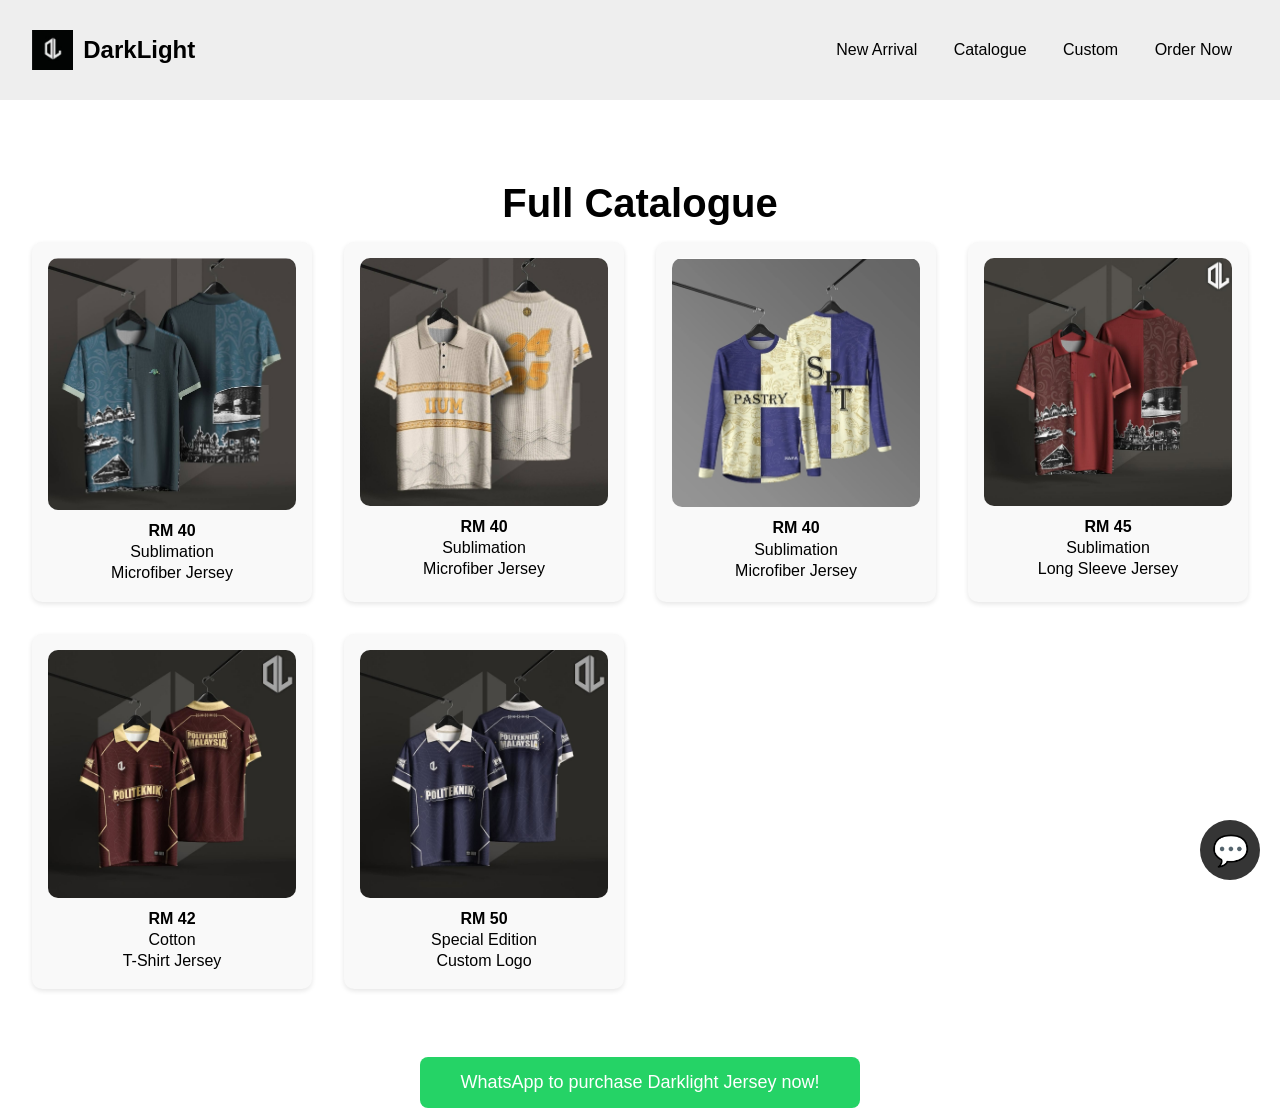
==== catalogue.html @ ab08317f "Update catalogue.html" ====
<!DOCTYPE html>
<html lang="en">
<head>
  <meta charset="UTF-8" />
  <meta name="viewport" content="width=device-width, initial-scale=1.0"/>
  <title>Catalogue - DarkLight</title>
  <style>
    body {
      font-family: Arial, sans-serif;
      margin: 0;
      background: #fff;
      color: #000;
    }

    header {
      display: flex;
      justify-content: space-between;
      align-items: center;
      padding: 1rem 2rem;
      background-color: #eee;
    }

    .logo {
      display: flex;
      align-items: center;
    }

    .logo img {
      height: 40px;
      margin-right: 10px;
    }

    nav a {
      margin: 0 1rem;
      text-decoration: none;
      color: black;
      font-weight: 500;
    }

    .catalogue-section {
      padding: 3rem 2rem;
    }

    .catalogue-section h2 {
      font-size: 2.5rem;
      margin-bottom: 1rem;
      text-align: center;
    }

    .catalogue-grid {
      display: grid;
      grid-template-columns: repeat(auto-fit, minmax(250px, 1fr));
      gap: 2rem;
    }

    .catalogue-item {
      background: #f9f9f9;
      padding: 1rem;
      border-radius: 10px;
      text-align: center;
      box-shadow: 0 2px 5px rgba(0,0,0,0.1);
    }

    .catalogue-item img {
      width: 100%;
      border-radius: 10px;
    }

    .catalogue-item h4 {
      margin: 0.5rem 0 0.2rem;
    }

    .catalogue-item p {
      margin: 0.2rem 0;
    }
  </style>
</head>
<body>
  <header>
    <div class="logo">
      <img src="logo.jpeg" alt="DarkLight Logo" />
      <h2>DarkLight</h2>
    </div>
    <nav>
      <a href="index.html#newarrival">New Arrival</a>
      <a href="catalogue.html">Catalogue</a>
      <a href="custom.html">Custom</a>
      <a href="https://docs.google.com/forms/d/e/1FAIpQLSeMhbCW4vYl4hz7JgfWdSyEtr1EHSvgbr46qH4zVwAtgpgWWQ/viewform?usp=sharing&ouid=101155767169123449050" target="_blank" class="order-now-button">Order Now</a>
    </nav>
  </header>

  <section class="catalogue-section">
    <h2>Full Catalogue</h2>
    <div class="catalogue-grid">
      <div class="catalogue-item">
        <a href="design1.html"><img src="baju1.jpeg" alt="Design 1"></a>
        <h4>RM 40</h4>
        <p>Sublimation</p>
        <p>Microfiber Jersey</p>
      </div>
      <div class="catalogue-item">
        <a href="design2.html"><img src="baju2.jpeg" alt="Design 2"></a>
        <h4>RM 40</h4>
        <p>Sublimation</p>
        <p>Microfiber Jersey</p>
      </div>
      <div class="catalogue-item">
        <a href="design3.html"><img src="baju3.jpeg" alt="Design 3"></a>
        <h4>RM 40</h4>
        <p>Sublimation</p>
        <p>Microfiber Jersey</p>
      </div>
      <div class="catalogue-item">
        <a href="#"><img src="baju4.jpg" alt="Design 4"></a>
        <h4>RM 45</h4>
        <p>Sublimation</p>
        <p>Long Sleeve Jersey</p>
      </div>
      <div class="catalogue-item">
        <a href="#"><img src="baju5.jpg" alt="Design 5"></a>
        <h4>RM 42</h4>
        <p>Cotton</p>
        <p>T-Shirt Jersey</p>
      </div>
      <div class="catalogue-item">
        <a href="#"><img src="baju6.jpg" alt="Design 6"></a>
        <h4>RM 50</h4>
        <p>Special Edition</p>
        <p>Custom Logo</p>
      </div>
    </div>
  </section>

  <div style="text-align: center; margin-top: 20px;">
    <a href="https://wa.me/601132557961" target="_blank">
      <button style="padding: 15px 40px; font-size: 18px; background-color: #25D366; color: white; border: none; border-radius: 8px; cursor: pointer;">
        WhatsApp to purchase Darklight Jersey now!
      </button>
    </a>
  </div>

  <!-- Floating Chat Button (same as your index.html) -->
  <style>
    #chatBtn {
      position: fixed;
      bottom: 20px;
      right: 20px;
      background-color: #353535;
      color: white;
      border: none;
      border-radius: 50%;
      width: 60px;
      height: 60px;
      font-size: 30px;
      cursor: pointer;
      z-index: 999;
    }
  </style>
  <button id="chatBtn" onclick="window.open('https://wa.me/601132557961','_blank')">💬</button>
</body>
</html>
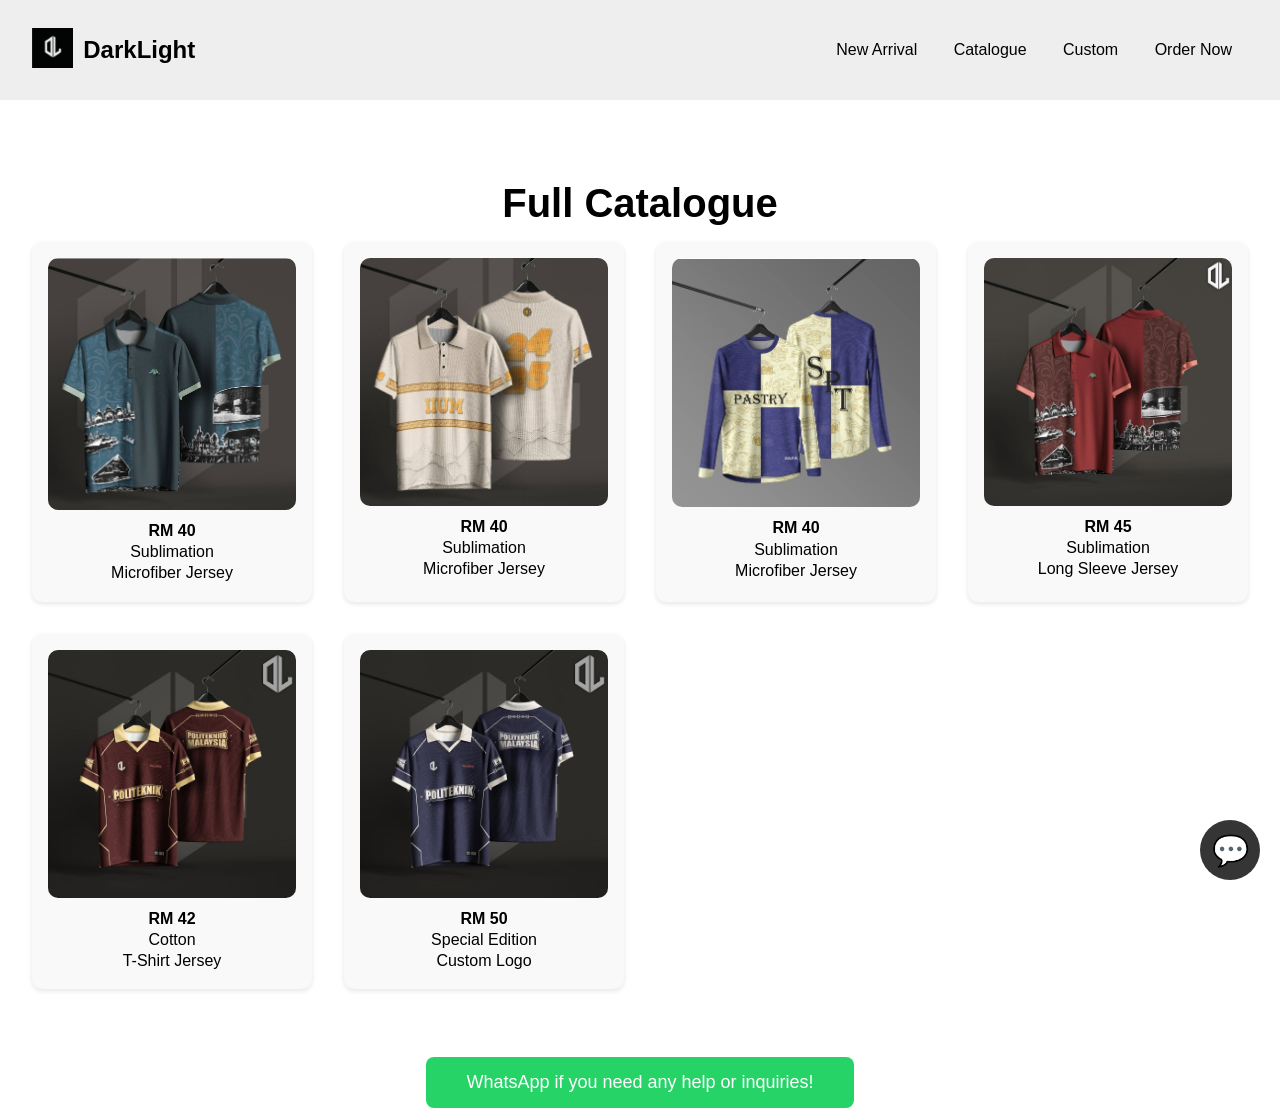
==== commit 33d8d3d2: "direct logo to main page if clicked" ====
--- a/catalogue.html
+++ b/catalogue.html
@@ -78,7 +78,7 @@
 <body>
   <header>
     <div class="logo">
-      <img src="logo.jpeg" alt="DarkLight Logo" />
+      <a href="index.html"><img src="logo.jpeg" alt="DarkLight Logo" /></a>
       <h2>DarkLight</h2>
     </div>
     <nav>
@@ -111,19 +111,19 @@
         <p>Microfiber Jersey</p>
       </div>
       <div class="catalogue-item">
-        <a href="#"><img src="baju4.jpg" alt="Design 4"></a>
+        <a href="design4.html"><img src="baju4.jpg" alt="Design 4"></a>
         <h4>RM 45</h4>
         <p>Sublimation</p>
         <p>Long Sleeve Jersey</p>
       </div>
       <div class="catalogue-item">
-        <a href="#"><img src="baju5.jpg" alt="Design 5"></a>
+        <a href="design5.html"><img src="baju5.jpg" alt="Design 5"></a>
         <h4>RM 42</h4>
         <p>Cotton</p>
         <p>T-Shirt Jersey</p>
       </div>
       <div class="catalogue-item">
-        <a href="#"><img src="baju6.jpg" alt="Design 6"></a>
+        <a href="design6.html"><img src="baju6.jpg" alt="Design 6"></a>
         <h4>RM 50</h4>
         <p>Special Edition</p>
         <p>Custom Logo</p>
@@ -134,7 +134,7 @@
   <div style="text-align: center; margin-top: 20px;">
     <a href="https://wa.me/601132557961" target="_blank">
       <button style="padding: 15px 40px; font-size: 18px; background-color: #25D366; color: white; border: none; border-radius: 8px; cursor: pointer;">
-        WhatsApp to purchase Darklight Jersey now!
+              WhatsApp if you need any help or inquiries!
       </button>
     </a>
   </div>
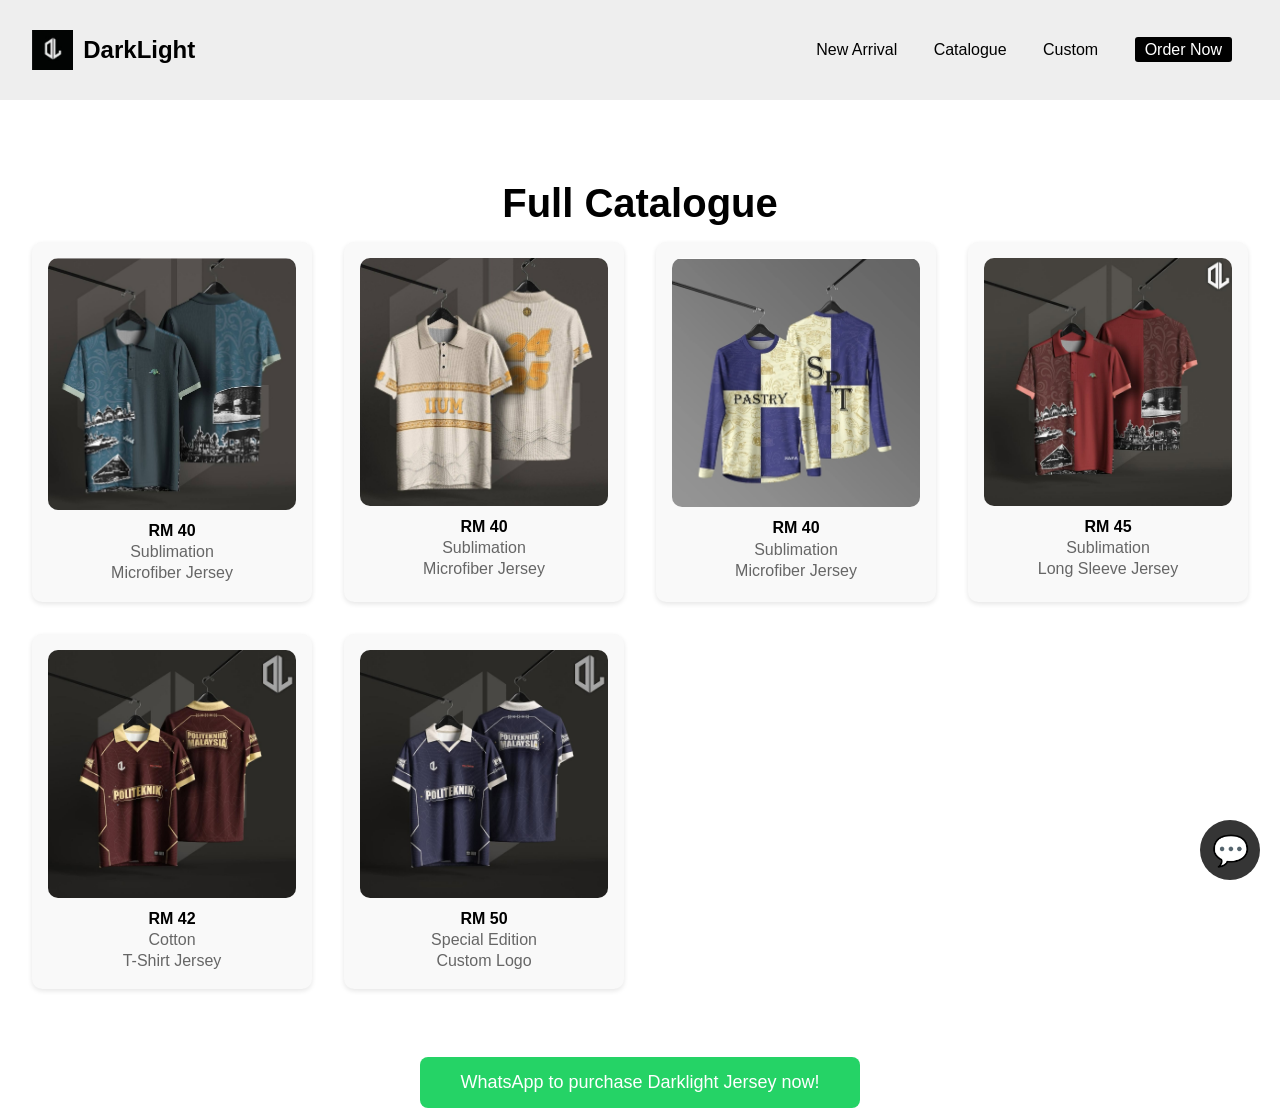
==== commit 92121541: "update header" ====
--- a/catalogue.html
+++ b/catalogue.html
@@ -78,16 +78,21 @@
 <body>
   <header>
     <div class="logo">
-      <a href="index.html"><img src="logo.jpeg" alt="DarkLight Logo" /></a>
+      <img src="logo.jpeg" alt="DarkLight Logo" />
       <h2>DarkLight</h2>
     </div>
-    <nav>
-      <a href="index.html#newarrival">New Arrival</a>
-      <a href="catalogue.html">Catalogue</a>
-      <a href="custom.html">Custom</a>
-      <a href="https://docs.google.com/forms/d/e/1FAIpQLSeMhbCW4vYl4hz7JgfWdSyEtr1EHSvgbr46qH4zVwAtgpgWWQ/viewform?usp=sharing&ouid=101155767169123449050" target="_blank" class="order-now-button">Order Now</a>
-    </nav>
+    <head>
+  <link rel="stylesheet" href="style.css">
+</head>
+
+<nav>
+  <a href="index.html">New Arrival</a>
+  <a href="catalogue.html">Catalogue</a>
+  <a href="custom.html">Custom</a>
+  <a href="https://docs.google.com/forms/d/e/1FAIpQLSeMhbCW4vYl4hz7JgfWdSyEtr1EHSvgbr46qH4zVwAtgpgWWQ/viewform?usp=sharing&ouid=101155767169123449050" target="_blank" class="order-btn">Order Now</a>
+</nav>
   </header>
+
 
   <section class="catalogue-section">
     <h2>Full Catalogue</h2>
@@ -134,7 +139,7 @@
   <div style="text-align: center; margin-top: 20px;">
     <a href="https://wa.me/601132557961" target="_blank">
       <button style="padding: 15px 40px; font-size: 18px; background-color: #25D366; color: white; border: none; border-radius: 8px; cursor: pointer;">
-              WhatsApp if you need any help or inquiries!
+        WhatsApp to purchase Darklight Jersey now!
       </button>
     </a>
   </div>
--- a/style.css
+++ b/style.css
@@ -0,0 +1,61 @@
+.steps-container {
+  display: flex;
+  justify-content: space-between;
+  gap: 40px;
+  padding: 20px 0;
+}
+
+.order-now-button {
+  background-color: #28a745;
+  color: white;
+  padding: 10px 20px;
+  border-radius: 8px;
+  text-decoration: none;
+  font-weight: 500;
+  margin-left: 1rem;
+}
+.order-now-button:hover {
+  background-color: #218838;
+}
+
+.step {
+  flex: 1;
+}
+
+h3 {
+  margin-top: 20px;
+  font-weight: bold;
+}
+
+p {
+  color: #666;
+  margin-bottom: 20px;
+}
+
+.select-button {
+  background-color: black;
+  color: white;
+  border: none;
+  border-radius: 6px;
+  padding: 10px 15px;
+  cursor: pointer;
+  font-size: 14px;
+  transition: background-color 0.3s ease;
+}
+
+.select-button:hover {
+  background-color: #333;
+}
+
+.order-btn {
+  background-color: black;
+  color: white;
+  padding: 4px 10px;
+  text-decoration: none;
+  border-radius: 3px;
+  font-size: 16px;
+  font-weight: 500;
+}
+
+  
+
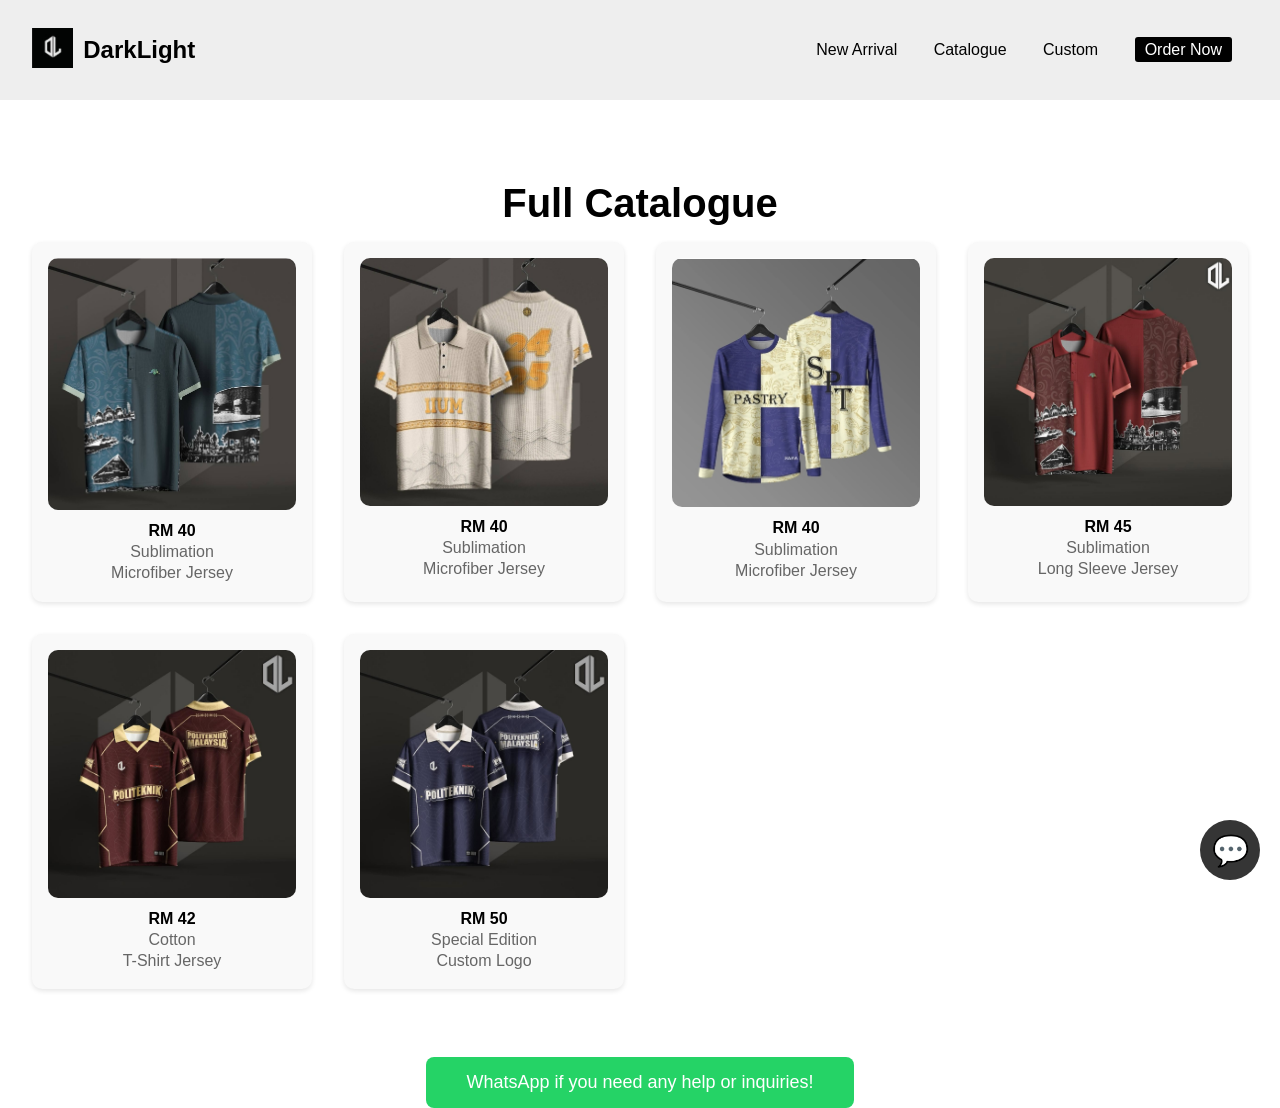
==== commit 0df7b12a: "Merge branch 'main' of https://github.com/FeygoEgo/DarkLight" ====
--- a/catalogue.html
+++ b/catalogue.html
@@ -78,7 +78,7 @@
 <body>
   <header>
     <div class="logo">
-      <img src="logo.jpeg" alt="DarkLight Logo" />
+      <a href="index.html"><img src="logo.jpeg" alt="DarkLight Logo" /></a>
       <h2>DarkLight</h2>
     </div>
     <head>
@@ -139,7 +139,7 @@
   <div style="text-align: center; margin-top: 20px;">
     <a href="https://wa.me/601132557961" target="_blank">
       <button style="padding: 15px 40px; font-size: 18px; background-color: #25D366; color: white; border: none; border-radius: 8px; cursor: pointer;">
-        WhatsApp to purchase Darklight Jersey now!
+              WhatsApp if you need any help or inquiries!
       </button>
     </a>
   </div>
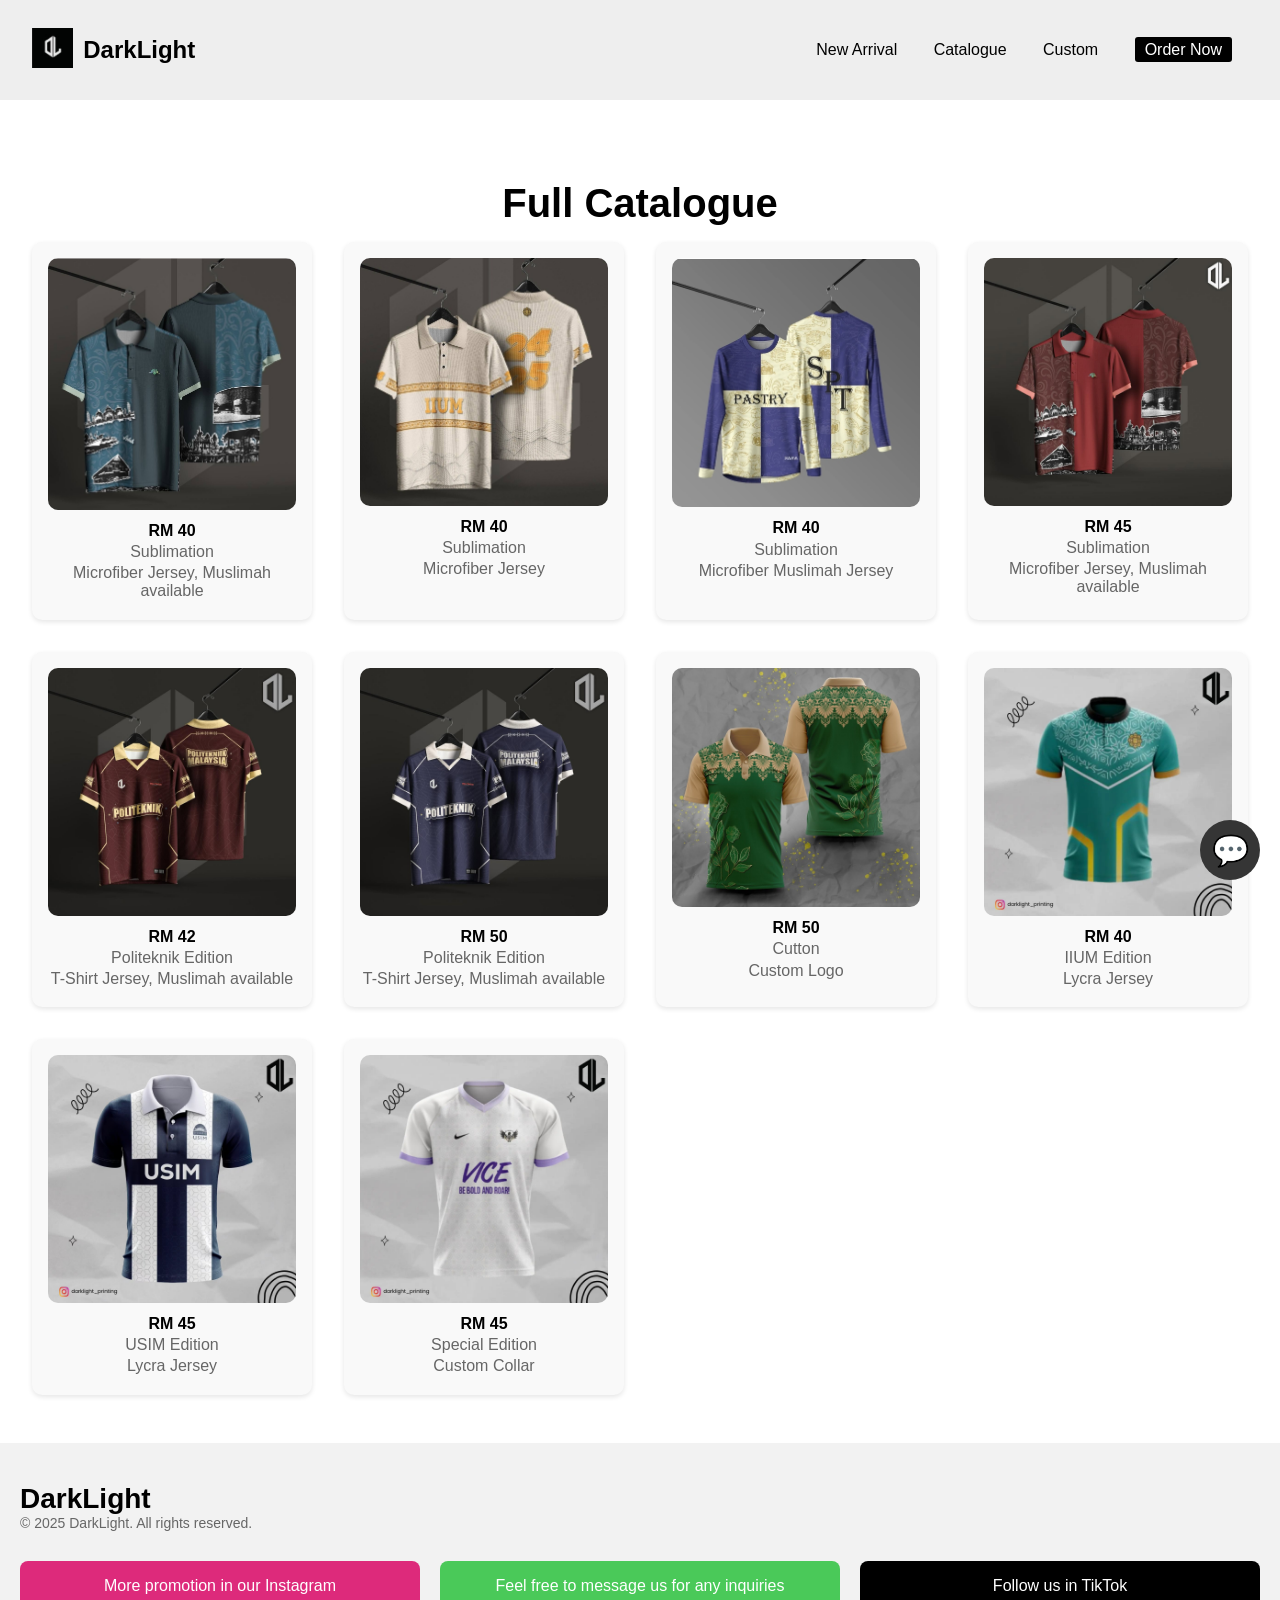
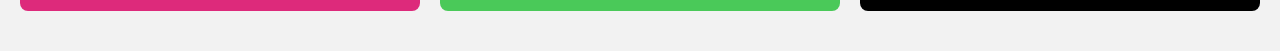
==== commit 3150e179: "Cata change" ====
--- a/catalogue.html
+++ b/catalogue.html
@@ -101,48 +101,105 @@
         <a href="design1.html"><img src="baju1.jpeg" alt="Design 1"></a>
         <h4>RM 40</h4>
         <p>Sublimation</p>
+        <p>Microfiber Jersey, Muslimah available</p>
+      </div>
+      <div class="catalogue-item">
+        <a href="design2.html"><img src="baju2.jpeg" alt="Design 2"></a>
+        <h4>RM 40</h4>
+        <p>Sublimation</p>
         <p>Microfiber Jersey</p>
       </div>
       <div class="catalogue-item">
-        <a href="design2.html"><img src="baju2.jpeg" alt="Design 2"></a>
-        <h4>RM 40</h4>
-        <p>Sublimation</p>
-        <p>Microfiber Jersey</p>
-      </div>
-      <div class="catalogue-item">
         <a href="design3.html"><img src="baju3.jpeg" alt="Design 3"></a>
         <h4>RM 40</h4>
         <p>Sublimation</p>
-        <p>Microfiber Jersey</p>
+        <p>Microfiber Muslimah Jersey</p>
       </div>
       <div class="catalogue-item">
         <a href="design4.html"><img src="baju4.jpg" alt="Design 4"></a>
         <h4>RM 45</h4>
         <p>Sublimation</p>
-        <p>Long Sleeve Jersey</p>
+        <p>Microfiber Jersey, Muslimah available</p>
       </div>
       <div class="catalogue-item">
         <a href="design5.html"><img src="baju5.jpg" alt="Design 5"></a>
         <h4>RM 42</h4>
-        <p>Cotton</p>
-        <p>T-Shirt Jersey</p>
+        <p>Politeknik Edition</p>
+        <p>T-Shirt Jersey, Muslimah available</p>
       </div>
       <div class="catalogue-item">
         <a href="design6.html"><img src="baju6.jpg" alt="Design 6"></a>
         <h4>RM 50</h4>
+        <p>Politeknik Edition</p>
+        <p>T-Shirt Jersey, Muslimah available</p>
+      </div>
+      <div class="catalogue-item">
+        <a href="design7.html"><img src="baju7.jpg" alt="Design 7"></a>
+        <h4>RM 50</h4>
+        <p>Cutton</p>
+        <p>Custom Logo</p>
+      </div>
+      <div class="catalogue-item">
+        <a href="design8.html"><img src="baju8.jpg" alt="Design 8"></a>
+        <h4>RM 40</h4>
+        <p>IIUM Edition</p>
+        <p>Lycra Jersey</p>
+      </div>
+      <div class="catalogue-item">
+        <a href="design9.html"><img src="baju9.jpg" alt="Design 9"></a>
+        <h4>RM 45</h4>
+        <p>USIM Edition</p>
+        <p>Lycra Jersey</p>
+      </div>
+      <div class="catalogue-item">
+        <a href="design10.html"><img src="baju10.jpg" alt="Design 10"></a>
+        <h4>RM 45</h4>
         <p>Special Edition</p>
-        <p>Custom Logo</p>
+        <p>Custom Collar</p>
       </div>
     </div>
   </section>
 
-  <div style="text-align: center; margin-top: 20px;">
-    <a href="https://wa.me/601132557961" target="_blank">
-      <button style="padding: 15px 40px; font-size: 18px; background-color: #25D366; color: white; border: none; border-radius: 8px; cursor: pointer;">
-              WhatsApp if you need any help or inquiries!
+
+<footer style="background-color: #f2f2f2; padding: 40px 20px;">
+  <div style="display: flex; justify-content: space-between; align-items: flex-start; flex-wrap: wrap;">
+    
+    <!-- Left Side: Brand and Copyright -->
+    <div style="text-align: left; flex: 1;">
+      <div style="font-size: 28px; font-weight: bold; color: #000;">DarkLight</div>
+      <div style="font-size: 14px; color: #666;">© 2025 DarkLight. All rights reserved.</div>
+    </div>
+
+    <!-- Right Empty or add something in future -->
+    <div style="flex: 1;"></div>
+  </div>
+
+  <!-- Buttons -->
+  <div style="margin-top: 30px; display: flex; justify-content: center; gap: 20px; flex-wrap: wrap;">
+    
+    <!-- Instagram -->
+    <a href="https://www.instagram.com/darklight_printing" target="_blank" style="text-decoration: none;">
+      <button style="width: 400px; height: 50px; font-size: 16px; background-color: #DD2A7B; color: white; border: none; border-radius: 8px; cursor: pointer;">
+        More promotion in our Instagram
       </button>
     </a>
+
+    <!-- WhatsApp -->
+    <a href="https://wa.me/601132557961" target="_blank" style="text-decoration: none;">
+      <button style="width: 400px; height: 50px; font-size: 16px; background-color: #4AC959; color: white; border: none; border-radius: 8px; cursor: pointer;">
+        Feel free to message us for any inquiries
+      </button>
+    </a>
+
+    <!-- TikTok -->
+    <a href="https://www.tiktok.com/@_darklightshirt" target="_blank" style="text-decoration: none;">
+      <button style="width: 400px; height: 50px; font-size: 16px; background-color: #000000; color: white; border: none; border-radius: 8px; cursor: pointer;">
+        Follow us in TikTok
+      </button>
+    </a>
+    
   </div>
+</footer>
 
   <!-- Floating Chat Button (same as your index.html) -->
   <style>
--- a/style.css
+++ b/style.css
@@ -58,4 +58,20 @@
 }
 
   
+.content-size {
+  display: flex;
+  align-items: center;
+  gap: 2rem;
+  flex-wrap: wrap;
+}
 
+.photo-size img {
+  max-width: 300px;
+  height: auto;
+  border-radius: 10px;
+}
+
+
+
+
+
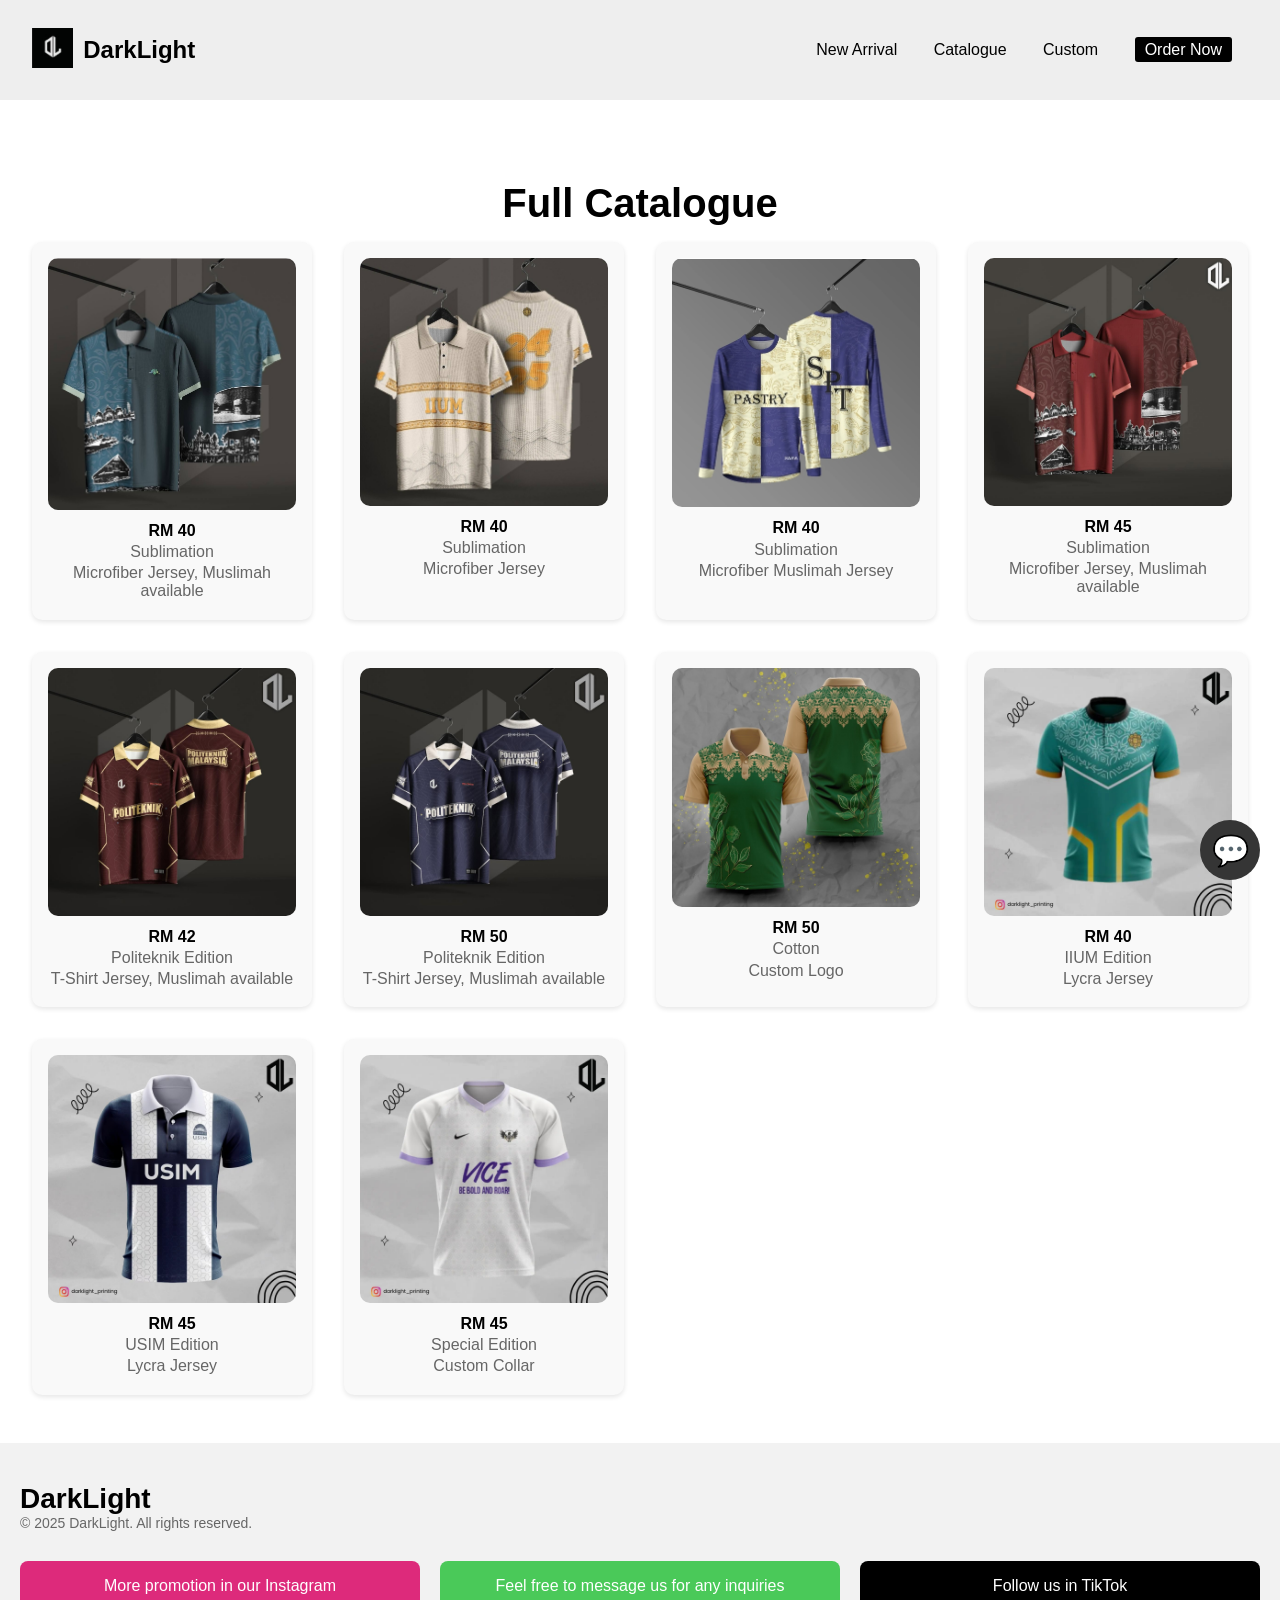
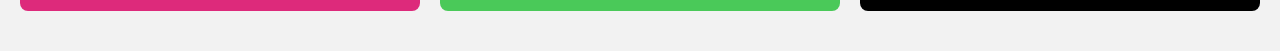
==== commit 8b698118: "typo" ====
--- a/catalogue.html
+++ b/catalogue.html
@@ -136,7 +136,7 @@
       <div class="catalogue-item">
         <a href="design7.html"><img src="baju7.jpg" alt="Design 7"></a>
         <h4>RM 50</h4>
-        <p>Cutton</p>
+        <p>Cotton</p>
         <p>Custom Logo</p>
       </div>
       <div class="catalogue-item">
--- a/style.css
+++ b/style.css
@@ -71,7 +71,51 @@
   border-radius: 10px;
 }
 
+.footer {
+    border-top: 1px solid #ccc;
+    background-color: #f0f0f0;
+    padding: 1rem 2rem;
+    margin-top: 40px;
+  }
+
+  .footer-container {
+    display: flex;
+    justify-content: space-between;
+    align-items: center;
+    flex-wrap: wrap;
+  }
+
+  .footer-left {
+    font-size: 14px;
+    color: #555;
+  }
+
+  .footer-right {
+    text-align: right;
+    font-size: 14px;
+    color: #333;
+  }
+
+  .footer-right strong {
+    display: block;
+    margin-bottom: 5px;
+    font-weight: bold;
+  }
+
+.material-button,
+.collar-button {
+  background-color: black;
+  color: white;
+  padding: 10px 20px;
+  border: 2px solid black;
+  cursor: pointer;
+  transition: all 0.2s ease;
+}
+
+.material-button.selected,
+.collar-button.selected {
+  background-color: white;
+  color: black;
+}
 
 
-
-
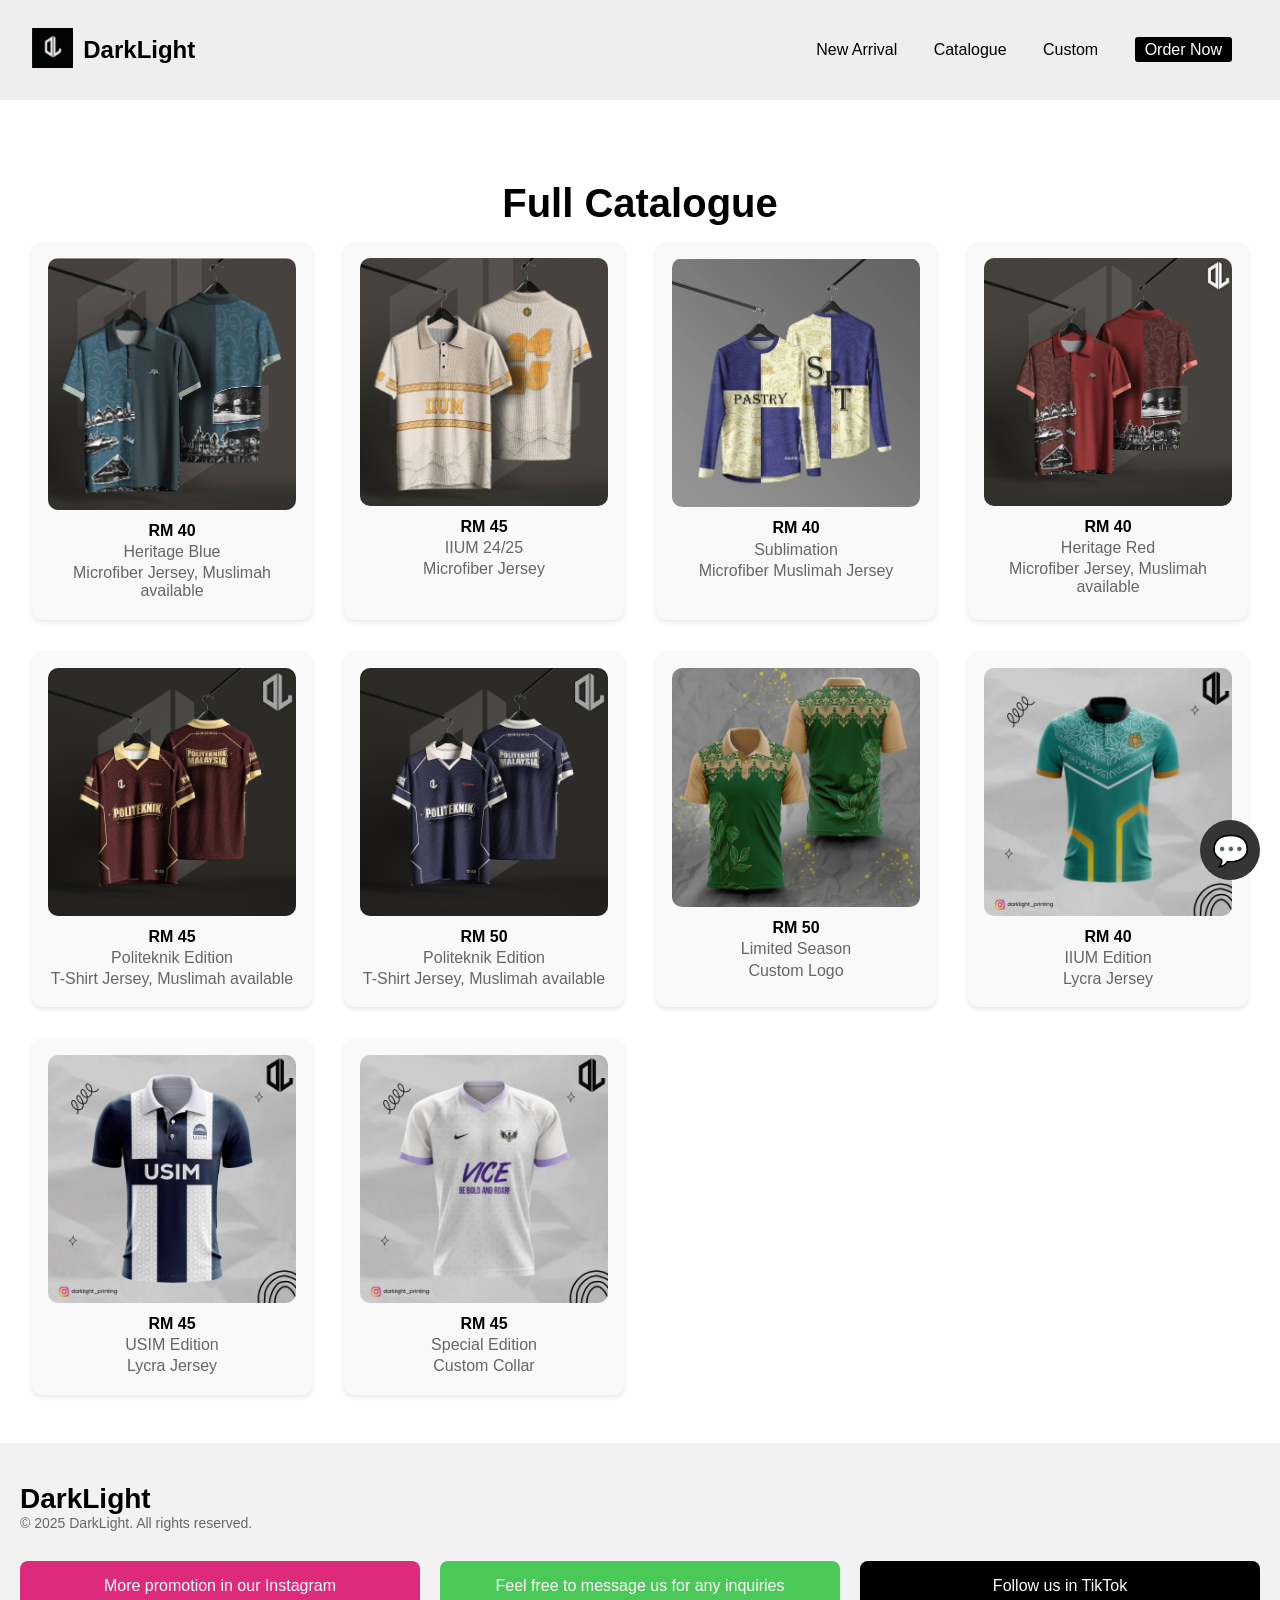
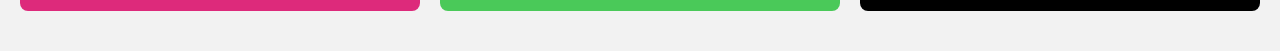
==== commit b063397c: "design description" ====
--- a/catalogue.html
+++ b/catalogue.html
@@ -100,13 +100,13 @@
       <div class="catalogue-item">
         <a href="design1.html"><img src="baju1.jpeg" alt="Design 1"></a>
         <h4>RM 40</h4>
-        <p>Sublimation</p>
+        <p>Heritage Blue</p>
         <p>Microfiber Jersey, Muslimah available</p>
       </div>
       <div class="catalogue-item">
         <a href="design2.html"><img src="baju2.jpeg" alt="Design 2"></a>
-        <h4>RM 40</h4>
-        <p>Sublimation</p>
+        <h4>RM 45</h4>
+        <p>IIUM 24/25</p>
         <p>Microfiber Jersey</p>
       </div>
       <div class="catalogue-item">
@@ -117,13 +117,13 @@
       </div>
       <div class="catalogue-item">
         <a href="design4.html"><img src="baju4.jpg" alt="Design 4"></a>
-        <h4>RM 45</h4>
-        <p>Sublimation</p>
+        <h4>RM 40</h4>
+        <p>Heritage Red</p>
         <p>Microfiber Jersey, Muslimah available</p>
       </div>
       <div class="catalogue-item">
         <a href="design5.html"><img src="baju5.jpg" alt="Design 5"></a>
-        <h4>RM 42</h4>
+        <h4>RM 45</h4>
         <p>Politeknik Edition</p>
         <p>T-Shirt Jersey, Muslimah available</p>
       </div>
@@ -136,7 +136,7 @@
       <div class="catalogue-item">
         <a href="design7.html"><img src="baju7.jpg" alt="Design 7"></a>
         <h4>RM 50</h4>
-        <p>Cotton</p>
+        <p>Limited Season</p>
         <p>Custom Logo</p>
       </div>
       <div class="catalogue-item">
